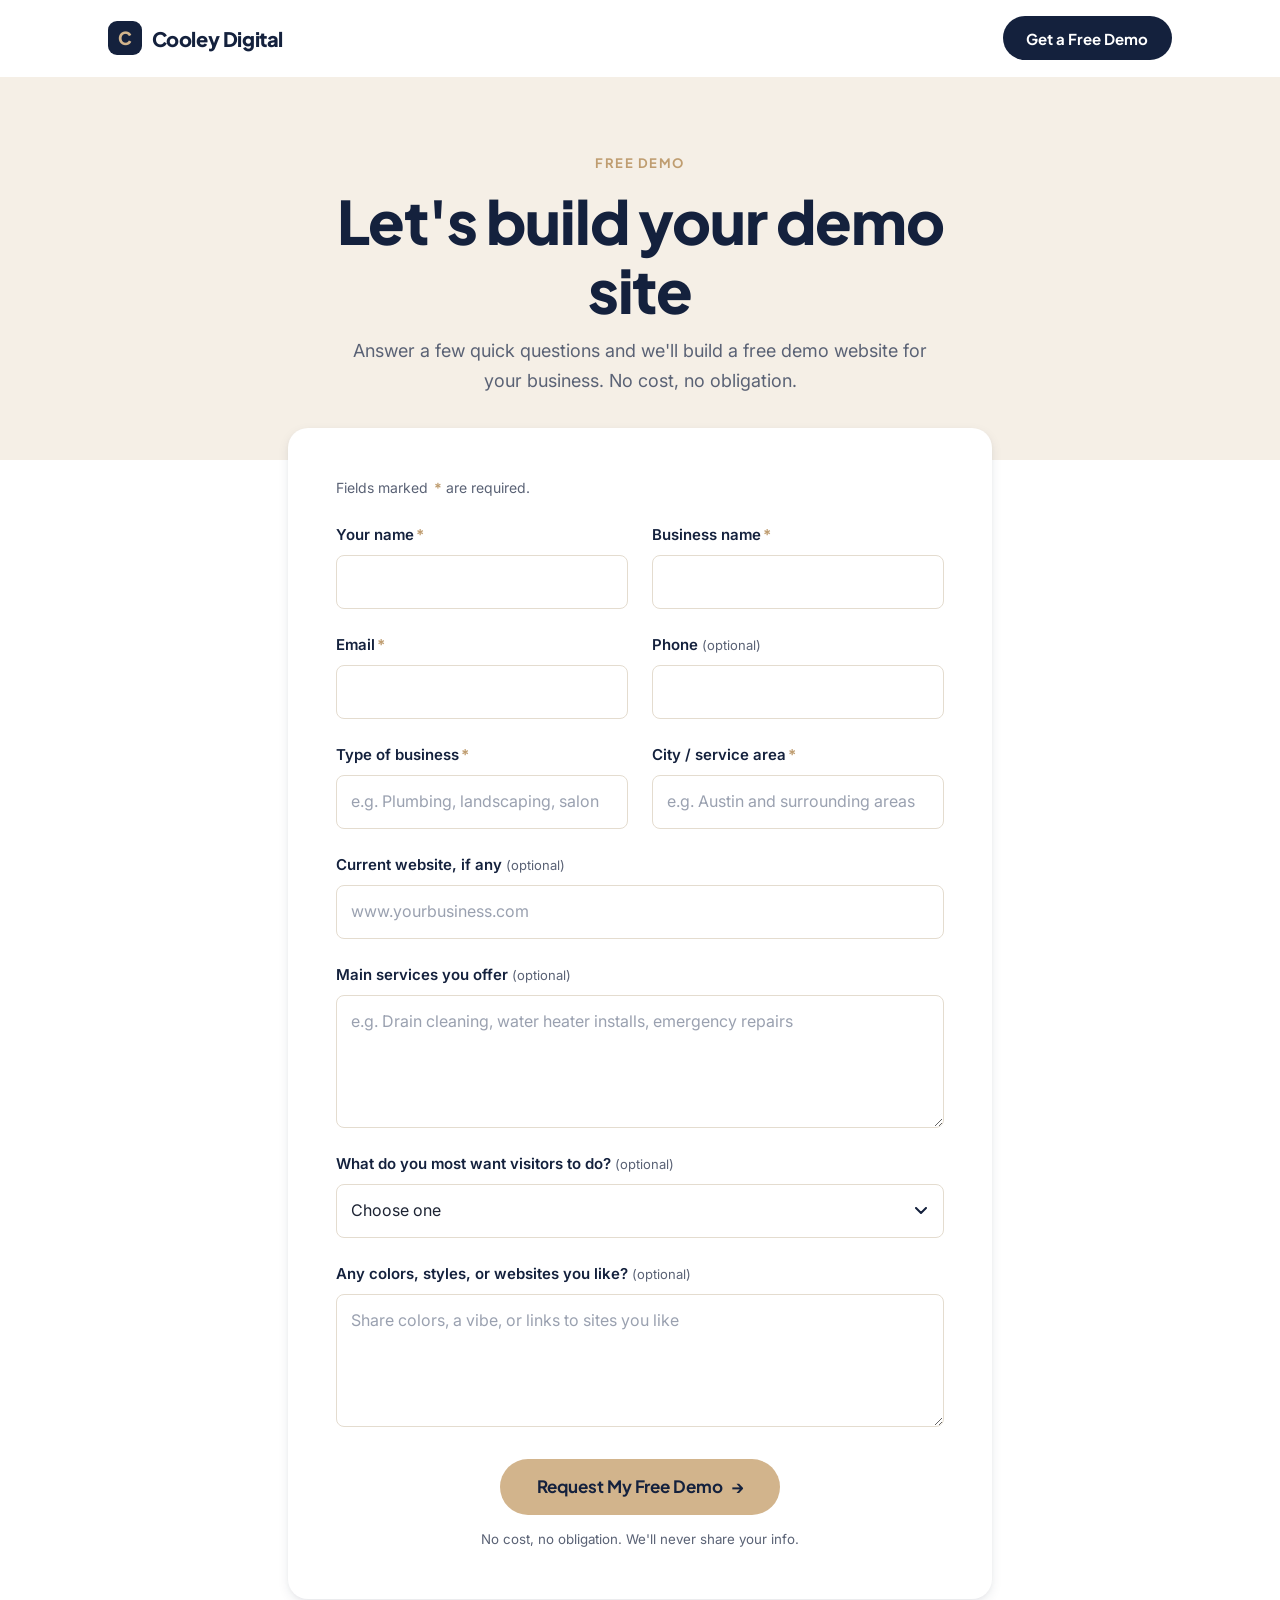
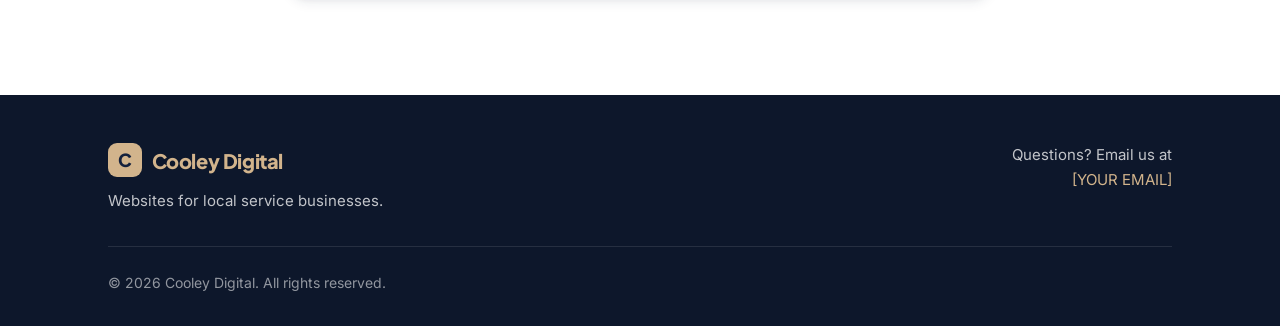
==== demo.html @ b6803894 "Initial Cooley Digital site: home, demo request form, thank-you page Co-Authored-By: Claude Opus 5.5" ====
<!DOCTYPE html>
<html lang="en">
<head>
  <meta charset="UTF-8">
  <meta name="viewport" content="width=device-width, initial-scale=1.0">
  <title>Get a Free Demo Website | Cooley Digital</title>
  <meta name="description" content="Answer a few quick questions and Cooley Digital will build a free demo website for your local service business. No cost, no obligation.">
  <meta name="theme-color" content="#14213D">

  <meta property="og:type" content="website">
  <meta property="og:title" content="Get a Free Demo Website | Cooley Digital">
  <meta property="og:description" content="Answer a few quick questions and we'll build a free demo website for your business.">

  <link rel="icon" href="favicon.svg" type="image/svg+xml">

  <link rel="preconnect" href="https://fonts.googleapis.com">
  <link rel="preconnect" href="https://fonts.gstatic.com" crossorigin>
  <link href="https://fonts.googleapis.com/css2?family=Inter:wght@400;500;600&family=Plus+Jakarta+Sans:wght@600;700;800&display=swap" rel="stylesheet">

  <link rel="stylesheet" href="styles.css">
</head>
<body>
  <a class="skip-link" href="#main">Skip to content</a>

  <header class="site-header">
    <div class="container site-header__inner">
      <a href="index.html" class="wordmark" aria-label="Cooley Digital home">
        <span class="wordmark__mark" aria-hidden="true">C</span>
        Cooley Digital
      </a>
      <a href="demo.html" class="btn btn--primary" aria-current="page">
        <span class="btn-label-full">Get a Free Demo</span>
        <span class="btn-label-short">Free Demo</span>
      </a>
    </div>
  </header>

  <main id="main">
    <section class="page-intro">
      <div class="container container--narrow">
        <span class="eyebrow">Free demo</span>
        <h1>Let's build your demo site</h1>
        <p>Answer a few quick questions and we'll build a free demo website for your business. No cost, no obligation.</p>
      </div>
    </section>

    <section class="section section--flush-top">
      <div class="container container--narrow">
        <div class="form-card">
          <p class="form-note">Fields marked <span class="req" aria-hidden="true">*</span> are required.</p>

          <form
            name="demo-request"
            method="POST"
            action="/thank-you.html"
            data-netlify="true"
            netlify-honeypot="bot-field"
            novalidate
            data-validate>
            <input type="hidden" name="form-name" value="demo-request">

            <!-- Honeypot: hidden from people, bots fill it in -->
            <p class="visually-hidden" aria-hidden="true">
              <label>Leave this field empty: <input name="bot-field" tabindex="-1" autocomplete="off"></label>
            </p>

            <div class="form-grid">
              <div class="field">
                <label for="name">Your name<span class="req" aria-hidden="true">*</span></label>
                <input type="text" id="name" name="name" autocomplete="name" required aria-describedby="name-error">
                <span class="field__error" id="name-error">Please enter your name.</span>
              </div>

              <div class="field">
                <label for="business">Business name<span class="req" aria-hidden="true">*</span></label>
                <input type="text" id="business" name="business-name" autocomplete="organization" required aria-describedby="business-error">
                <span class="field__error" id="business-error">Please enter your business name.</span>
              </div>

              <div class="field">
                <label for="email">Email<span class="req" aria-hidden="true">*</span></label>
                <input type="email" id="email" name="email" autocomplete="email" inputmode="email" required aria-describedby="email-error">
                <span class="field__error" id="email-error">Please enter a valid email address.</span>
              </div>

              <div class="field">
                <label for="phone">Phone<span class="optional">(optional)</span></label>
                <input type="tel" id="phone" name="phone" autocomplete="tel" inputmode="tel">
              </div>

              <div class="field">
                <label for="business-type">Type of business<span class="req" aria-hidden="true">*</span></label>
                <input type="text" id="business-type" name="business-type" placeholder="e.g. Plumbing, landscaping, salon" required aria-describedby="business-type-error">
                <span class="field__error" id="business-type-error">Please tell us what kind of business you run.</span>
              </div>

              <div class="field">
                <label for="area">City / service area<span class="req" aria-hidden="true">*</span></label>
                <input type="text" id="area" name="service-area" autocomplete="address-level2" placeholder="e.g. Austin and surrounding areas" required aria-describedby="area-error">
                <span class="field__error" id="area-error">Please enter your city or service area.</span>
              </div>

              <div class="field field--full">
                <label for="website">Current website, if any<span class="optional">(optional)</span></label>
                <input type="text" id="website" name="current-website" autocomplete="url" inputmode="url" placeholder="www.yourbusiness.com">
              </div>

              <div class="field field--full">
                <label for="services">Main services you offer<span class="optional">(optional)</span></label>
                <textarea id="services" name="services" rows="4" placeholder="e.g. Drain cleaning, water heater installs, emergency repairs"></textarea>
              </div>

              <div class="field field--full">
                <label for="goal">What do you most want visitors to do?<span class="optional">(optional)</span></label>
                <select id="goal" name="visitor-goal">
                  <option value="" selected>Choose one</option>
                  <option>Call us</option>
                  <option>Book online</option>
                  <option>Request a quote</option>
                  <option>Visit our location</option>
                  <option>Other</option>
                </select>
              </div>

              <div class="field field--full">
                <label for="style">Any colors, styles, or websites you like?<span class="optional">(optional)</span></label>
                <textarea id="style" name="style-preferences" rows="4" placeholder="Share colors, a vibe, or links to sites you like"></textarea>
              </div>
            </div>

            <div class="form-actions">
              <button type="submit" class="btn btn--tan btn--lg btn--block">
                Request My Free Demo <span class="btn__arrow" aria-hidden="true">&rarr;</span>
              </button>
              <small>No cost, no obligation. We'll never share your info.</small>
            </div>
          </form>
        </div>
      </div>
    </section>
  </main>

  <footer class="site-footer">
    <div class="container">
      <div class="site-footer__inner">
        <div>
          <a href="index.html" class="wordmark wordmark--light">
            <span class="wordmark__mark" aria-hidden="true">C</span>
            Cooley Digital
          </a>
          <p class="site-footer__tagline">Websites for local service businesses.</p>
        </div>
        <div class="site-footer__contact">
          <p>Questions? Email us at<br><a href="mailto:[YOUR EMAIL]">[YOUR EMAIL]</a></p>
        </div>
      </div>
      <div class="site-footer__bottom">
        <p>&copy; <span data-year>2026</span> Cooley Digital. All rights reserved.</p>
      </div>
    </div>
  </footer>

  <script src="script.js" defer></script>
</body>
</html>
---- styles.css ----
/* ==========================================================================
   Cooley Digital — shared styles
   Sections: 1. Tokens  2. Base  3. Layout  4. Components  5. Page sections
             6. Forms  7. Utilities  8. Responsive
   ========================================================================== */

/* 1. Tokens
   -------------------------------------------------------------------------- */
:root {
  --navy: #14213d;
  --navy-deep: #0d172b;
  --navy-soft: #1f2f52;
  --tan: #d2b48c;
  --tan-dark: #bf9d70;
  --tan-light: #e8d8c0;
  --cream: #f5efe6;
  --white: #ffffff;
  --text: #1c2333;
  --text-muted: #5a6275;
  --border: #e4dccf;
  --error: #b3261e;

  --font-heading: "Plus Jakarta Sans", system-ui, -apple-system, "Segoe UI", sans-serif;
  --font-body: "Inter", system-ui, -apple-system, "Segoe UI", sans-serif;

  --radius-sm: 8px;
  --radius: 14px;
  --radius-lg: 20px;

  --shadow-sm: 0 1px 2px rgba(20, 33, 61, 0.06), 0 1px 3px rgba(20, 33, 61, 0.08);
  --shadow: 0 4px 12px rgba(20, 33, 61, 0.08), 0 2px 4px rgba(20, 33, 61, 0.04);
  --shadow-lg: 0 16px 40px rgba(20, 33, 61, 0.14), 0 4px 10px rgba(20, 33, 61, 0.06);

  --container: 1120px;
  --gutter: 1.25rem;
  --section-y: 4.5rem;
  --header-h: 68px;

  --ease: cubic-bezier(0.2, 0.7, 0.2, 1);
}

/* 2. Base
   -------------------------------------------------------------------------- */
*,
*::before,
*::after {
  box-sizing: border-box;
}

html {
  -webkit-text-size-adjust: 100%;
  scroll-behavior: smooth;
  scroll-padding-top: var(--header-h);
}

body {
  margin: 0;
  font-family: var(--font-body);
  font-size: 1rem;
  line-height: 1.65;
  color: var(--text);
  background: var(--white);
  -webkit-font-smoothing: antialiased;
  display: flex;
  flex-direction: column;
  min-height: 100vh;
}

main {
  flex: 1;
}

h1,
h2,
h3 {
  font-family: var(--font-heading);
  line-height: 1.15;
  letter-spacing: -0.02em;
  margin: 0 0 0.75rem;
  color: var(--navy);
}

h1 { font-size: clamp(2.25rem, 7vw, 3.75rem); font-weight: 800; }
h2 { font-size: clamp(1.75rem, 4.5vw, 2.5rem); font-weight: 800; }
h3 { font-size: 1.25rem; font-weight: 700; }

p {
  margin: 0 0 1rem;
}

a {
  color: var(--navy);
}

img {
  max-width: 100%;
  display: block;
}

:focus-visible {
  outline: 3px solid var(--tan);
  outline-offset: 3px;
  border-radius: 4px;
}

@media (prefers-reduced-motion: reduce) {
  html { scroll-behavior: auto; }
  *, *::before, *::after {
    transition-duration: 0.01ms !important;
    animation-duration: 0.01ms !important;
  }
}

/* 3. Layout
   -------------------------------------------------------------------------- */
.container {
  width: 100%;
  max-width: var(--container);
  margin: 0 auto;
  padding: 0 var(--gutter);
}

.container--narrow {
  max-width: 760px;
}

.section {
  padding: var(--section-y) 0;
}

.section--cream { background: var(--cream); }
.section--navy  { background: var(--navy); color: var(--white); }
.section--flush-top { padding-top: 0; }

.section-header {
  text-align: center;
  max-width: 640px;
  margin: 0 auto 2.75rem;
}

.section-header p {
  color: var(--text-muted);
  font-size: 1.0625rem;
  margin: 0;
}

.eyebrow {
  display: inline-block;
  font-family: var(--font-heading);
  font-size: 0.8125rem;
  font-weight: 700;
  letter-spacing: 0.12em;
  text-transform: uppercase;
  color: var(--tan-dark);
  margin-bottom: 0.75rem;
}

/* 4. Components
   -------------------------------------------------------------------------- */

/* Skip link */
.skip-link {
  position: absolute;
  left: 1rem;
  top: -100px;
  z-index: 100;
  background: var(--navy);
  color: var(--white);
  padding: 0.75rem 1rem;
  border-radius: var(--radius-sm);
  text-decoration: none;
  font-weight: 600;
}

.skip-link:focus {
  top: 1rem;
}

/* Header */
.site-header {
  position: sticky;
  top: 0;
  z-index: 50;
  background: rgba(255, 255, 255, 0.92);
  backdrop-filter: saturate(180%) blur(10px);
  -webkit-backdrop-filter: saturate(180%) blur(10px);
  border-bottom: 1px solid transparent;
  transition: border-color 0.25s var(--ease), box-shadow 0.25s var(--ease);
}

.site-header.is-scrolled {
  border-bottom-color: var(--border);
  box-shadow: var(--shadow-sm);
}

.site-header__inner {
  display: flex;
  align-items: center;
  justify-content: space-between;
  gap: 1rem;
  height: var(--header-h);
}

.wordmark {
  display: inline-flex;
  align-items: center;
  gap: 0.6rem;
  font-family: var(--font-heading);
  font-weight: 800;
  font-size: 1.125rem;
  letter-spacing: -0.02em;
  color: var(--navy);
  text-decoration: none;
  white-space: nowrap;
}

.wordmark__mark {
  display: grid;
  place-items: center;
  width: 34px;
  height: 34px;
  border-radius: 9px;
  background: var(--navy);
  color: var(--tan);
  font-size: 1.125rem;
  font-weight: 800;
  flex-shrink: 0;
}

.wordmark--light { color: var(--white); }
.wordmark--light .wordmark__mark { background: var(--tan); color: var(--navy); }

/* Buttons */
.btn {
  display: inline-flex;
  align-items: center;
  justify-content: center;
  gap: 0.5rem;
  font-family: var(--font-heading);
  font-weight: 700;
  font-size: 0.9375rem;
  line-height: 1;
  text-decoration: none;
  white-space: nowrap;
  border: 2px solid transparent;
  border-radius: 999px;
  padding: 0.8rem 1.35rem;
  cursor: pointer;
  transition: transform 0.2s var(--ease), box-shadow 0.2s var(--ease),
    background-color 0.2s var(--ease), color 0.2s var(--ease), border-color 0.2s var(--ease);
}

.btn:hover {
  transform: translateY(-2px);
}

.btn:active {
  transform: translateY(0);
}

.btn__arrow {
  transition: transform 0.2s var(--ease);
}

.btn:hover .btn__arrow {
  transform: translateX(3px);
}

.btn--primary {
  background: var(--navy);
  color: var(--white);
}

.btn--primary:hover {
  background: var(--navy-soft);
  box-shadow: var(--shadow);
}

.btn--tan {
  background: var(--tan);
  color: var(--navy);
}

.btn--tan:hover {
  background: var(--tan-light);
  box-shadow: 0 10px 24px rgba(210, 180, 140, 0.35);
}

.btn--lg {
  font-size: 1.0625rem;
  padding: 1.1rem 2rem;
}

.btn--block {
  width: 100%;
}

/* Header button: compact on small phones */
.site-header .btn {
  padding: 0.7rem 1.1rem;
  font-size: 0.875rem;
}

.btn-label-short { display: none; }

/* Cards */
.card {
  background: var(--white);
  border-radius: var(--radius-lg);
  box-shadow: var(--shadow);
  overflow: hidden;
  transition: transform 0.3s var(--ease), box-shadow 0.3s var(--ease);
}

.card:hover {
  transform: translateY(-6px);
  box-shadow: var(--shadow-lg);
}

/* Footer */
.site-footer {
  background: var(--navy-deep);
  color: rgba(255, 255, 255, 0.75);
  padding: 3rem 0 2rem;
  font-size: 0.9375rem;
}

.site-footer__inner {
  display: flex;
  flex-direction: column;
  gap: 1.25rem;
}

.site-footer__tagline {
  margin: 0.75rem 0 0;
  max-width: 320px;
}

.site-footer a {
  color: var(--tan);
  text-decoration: none;
}

.site-footer a:hover {
  text-decoration: underline;
}

.site-footer__bottom {
  border-top: 1px solid rgba(255, 255, 255, 0.1);
  margin-top: 2rem;
  padding-top: 1.5rem;
  font-size: 0.875rem;
  color: rgba(255, 255, 255, 0.55);
}

.site-footer__bottom p {
  margin: 0;
}

/* 5. Page sections
   -------------------------------------------------------------------------- */

/* Hero */
.hero {
  position: relative;
  background: var(--navy);
  color: var(--white);
  padding: 4.5rem 0 5rem;
  overflow: hidden;
  isolation: isolate;
}

.hero::before {
  content: "";
  position: absolute;
  inset: 0;
  z-index: -1;
  background:
    radial-gradient(600px 400px at 85% 10%, rgba(210, 180, 140, 0.18), transparent 70%),
    radial-gradient(500px 360px at 0% 100%, rgba(31, 47, 82, 0.9), transparent 70%);
}

.hero h1 {
  color: var(--white);
  max-width: 15ch;
}

.hero h1 .accent {
  color: var(--tan);
}

.hero__sub {
  font-size: clamp(1.0625rem, 2.5vw, 1.25rem);
  color: rgba(255, 255, 255, 0.78);
  max-width: 38rem;
  margin-bottom: 2.25rem;
}

.hero__trust {
  display: flex;
  flex-wrap: wrap;
  gap: 0.5rem 1.5rem;
  list-style: none;
  padding: 0;
  margin: 2rem 0 0;
  font-size: 0.9375rem;
  color: rgba(255, 255, 255, 0.7);
}

.hero__trust li {
  display: flex;
  align-items: center;
  gap: 0.5rem;
}

.hero__trust svg {
  color: var(--tan);
  flex-shrink: 0;
}

/* Work */
.work-grid {
  display: grid;
  grid-template-columns: 1fr;
  gap: 1.75rem;
}

.work-card__media {
  position: relative;
  aspect-ratio: 16 / 10;
  background: linear-gradient(135deg, var(--cream), var(--tan-light));
  overflow: hidden;
  border-bottom: 1px solid var(--border);
}

.work-card__media img {
  width: 100%;
  height: 100%;
  object-fit: cover;
  object-position: top center;
  transition: transform 0.5s var(--ease);
}

.work-card:hover .work-card__media img {
  transform: scale(1.03);
}

/* Shown if the screenshot file is missing */
.work-card__media.is-missing img { display: none; }
.work-card__media.is-missing::after {
  content: "Screenshot coming soon";
  position: absolute;
  inset: 0;
  display: grid;
  place-items: center;
  font-family: var(--font-heading);
  font-weight: 600;
  color: var(--navy);
  opacity: 0.55;
}

.work-card__body {
  padding: 1.5rem 1.5rem 1.75rem;
}

.work-card__body p {
  color: var(--text-muted);
}

.text-link {
  display: inline-flex;
  align-items: center;
  gap: 0.4rem;
  font-family: var(--font-heading);
  font-weight: 700;
  color: var(--navy);
  text-decoration: none;
  border-bottom: 2px solid var(--tan);
  padding-bottom: 2px;
  transition: gap 0.2s var(--ease), border-color 0.2s var(--ease);
}

.text-link:hover {
  gap: 0.65rem;
  border-color: var(--navy);
}

/* Steps */
.steps {
  display: grid;
  grid-template-columns: 1fr;
  gap: 1.25rem;
  list-style: none;
  padding: 0;
  margin: 0;
  counter-reset: step;
}

.step {
  background: var(--cream);
  border-radius: var(--radius-lg);
  padding: 2rem 1.75rem;
  border: 1px solid var(--border);
  transition: transform 0.3s var(--ease), box-shadow 0.3s var(--ease);
}

.step:hover {
  transform: translateY(-4px);
  box-shadow: var(--shadow);
}

.step__num {
  display: grid;
  place-items: center;
  width: 48px;
  height: 48px;
  border-radius: 50%;
  background: var(--navy);
  color: var(--tan);
  font-family: var(--font-heading);
  font-weight: 800;
  font-size: 1.25rem;
  margin-bottom: 1.25rem;
}

.step p {
  color: var(--text-muted);
  margin: 0;
}

/* CTA band */
.cta-band {
  text-align: center;
}

.cta-band h2 {
  color: var(--white);
}

.cta-band p {
  color: rgba(255, 255, 255, 0.75);
  font-size: 1.125rem;
  max-width: 34rem;
  margin: 0 auto 2rem;
}

/* Page intro (inner pages) */
.page-intro {
  background: var(--cream);
  padding: 3.5rem 0 3rem;
  text-align: center;
}

.page-intro p {
  font-size: 1.125rem;
  color: var(--text-muted);
  max-width: 36rem;
  margin: 0 auto;
}

/* Confirmation (thank-you) */
.confirm {
  text-align: center;
  padding: 5rem 0 6rem;
}

.confirm__icon {
  display: grid;
  place-items: center;
  width: 80px;
  height: 80px;
  margin: 0 auto 1.75rem;
  border-radius: 50%;
  background: var(--cream);
  color: var(--navy);
  box-shadow: 0 0 0 10px rgba(210, 180, 140, 0.2);
}

.confirm p {
  font-size: 1.125rem;
  color: var(--text-muted);
  max-width: 32rem;
  margin: 0 auto 2.25rem;
}

/* 6. Forms
   -------------------------------------------------------------------------- */
.form-card {
  background: var(--white);
  border-radius: var(--radius-lg);
  box-shadow: var(--shadow);
  padding: 1.75rem 1.25rem;
  margin-top: -1.5rem;
  position: relative;
}

.form-note {
  font-size: 0.875rem;
  color: var(--text-muted);
  margin-bottom: 1.5rem;
}

.form-grid {
  display: grid;
  grid-template-columns: 1fr;
  gap: 1.25rem;
}

.field {
  display: flex;
  flex-direction: column;
  gap: 0.45rem;
}

.field label {
  font-weight: 600;
  font-size: 0.9375rem;
  color: var(--navy);
}

.req {
  color: var(--tan-dark);
  font-weight: 700;
  margin-left: 0.15rem;
}

.optional {
  font-weight: 400;
  color: var(--text-muted);
  font-size: 0.8125rem;
  margin-left: 0.25rem;
}

.field input,
.field select,
.field textarea {
  width: 100%;
  font: inherit;
  font-size: 1rem; /* prevents iOS zoom on focus */
  color: var(--text);
  background: var(--white);
  border: 1.5px solid var(--border);
  border-radius: var(--radius-sm);
  padding: 0.8rem 0.9rem;
  transition: border-color 0.2s var(--ease), box-shadow 0.2s var(--ease);
  appearance: none;
  -webkit-appearance: none;
}

.field textarea {
  min-height: 120px;
  resize: vertical;
}

.field select {
  background-image: url("data:image/svg+xml,%3Csvg xmlns='http://www.w3.org/2000/svg' width='12' height='8' viewBox='0 0 12 8'%3E%3Cpath d='M1 1l5 5 5-5' fill='none' stroke='%2314213D' stroke-width='2' stroke-linecap='round' stroke-linejoin='round'/%3E%3C/svg%3E");
  background-repeat: no-repeat;
  background-position: right 1rem center;
  padding-right: 2.5rem;
  cursor: pointer;
}

.field input::placeholder,
.field textarea::placeholder {
  color: #9aa1b0;
}

.field input:hover,
.field select:hover,
.field textarea:hover {
  border-color: var(--tan);
}

.field input:focus,
.field select:focus,
.field textarea:focus {
  outline: none;
  border-color: var(--navy);
  box-shadow: 0 0 0 4px rgba(210, 180, 140, 0.35);
}

.field.has-error input,
.field.has-error select,
.field.has-error textarea {
  border-color: var(--error);
}

.field__error {
  font-size: 0.8125rem;
  color: var(--error);
  display: none;
}

.field.has-error .field__error {
  display: block;
}

.form-actions {
  margin-top: 2rem;
}

.form-actions small {
  display: block;
  text-align: center;
  color: var(--text-muted);
  margin-top: 0.9rem;
}

/* 7. Utilities
   -------------------------------------------------------------------------- */
.visually-hidden {
  position: absolute !important;
  width: 1px;
  height: 1px;
  padding: 0;
  margin: -1px;
  overflow: hidden;
  clip: rect(0, 0, 0, 0);
  white-space: nowrap;
  border: 0;
}

/* 8. Responsive (mobile first)
   -------------------------------------------------------------------------- */
@media (max-width: 379px) {
  .btn-label-full  { display: none; }
  .btn-label-short { display: inline; }
  .wordmark { font-size: 1rem; }
}

@media (min-width: 640px) {
  :root {
    --gutter: 1.75rem;
  }

  .form-card {
    padding: 2.5rem;
  }

  .form-grid {
    grid-template-columns: 1fr 1fr;
    gap: 1.5rem;
  }

  .field--full {
    grid-column: 1 / -1;
  }

  .btn--block {
    width: auto;
    min-width: 280px;
  }

  .form-actions {
    text-align: center;
  }
}

@media (min-width: 768px) {
  :root {
    --section-y: 6rem;
    --header-h: 76px;
  }

  .site-header .btn {
    padding: 0.8rem 1.35rem;
    font-size: 0.9375rem;
  }

  .wordmark { font-size: 1.25rem; }

  .hero {
    padding: 6.5rem 0 7rem;
  }

  .work-grid {
    grid-template-columns: 1fr 1fr;
    gap: 2rem;
  }

  .steps {
    grid-template-columns: repeat(3, 1fr);
    gap: 1.5rem;
  }

  .site-footer__inner {
    flex-direction: row;
    justify-content: space-between;
    align-items: flex-start;
  }

  .site-footer__contact {
    text-align: right;
  }

  .page-intro {
    padding: 4.5rem 0 4rem;
  }

  .form-card {
    margin-top: -2rem;
    padding: 3rem;
  }
}

@media (min-width: 1024px) {
  .hero {
    padding: 8rem 0 8.5rem;
  }

  .work-card__body {
    padding: 1.75rem 2rem 2rem;
  }
}
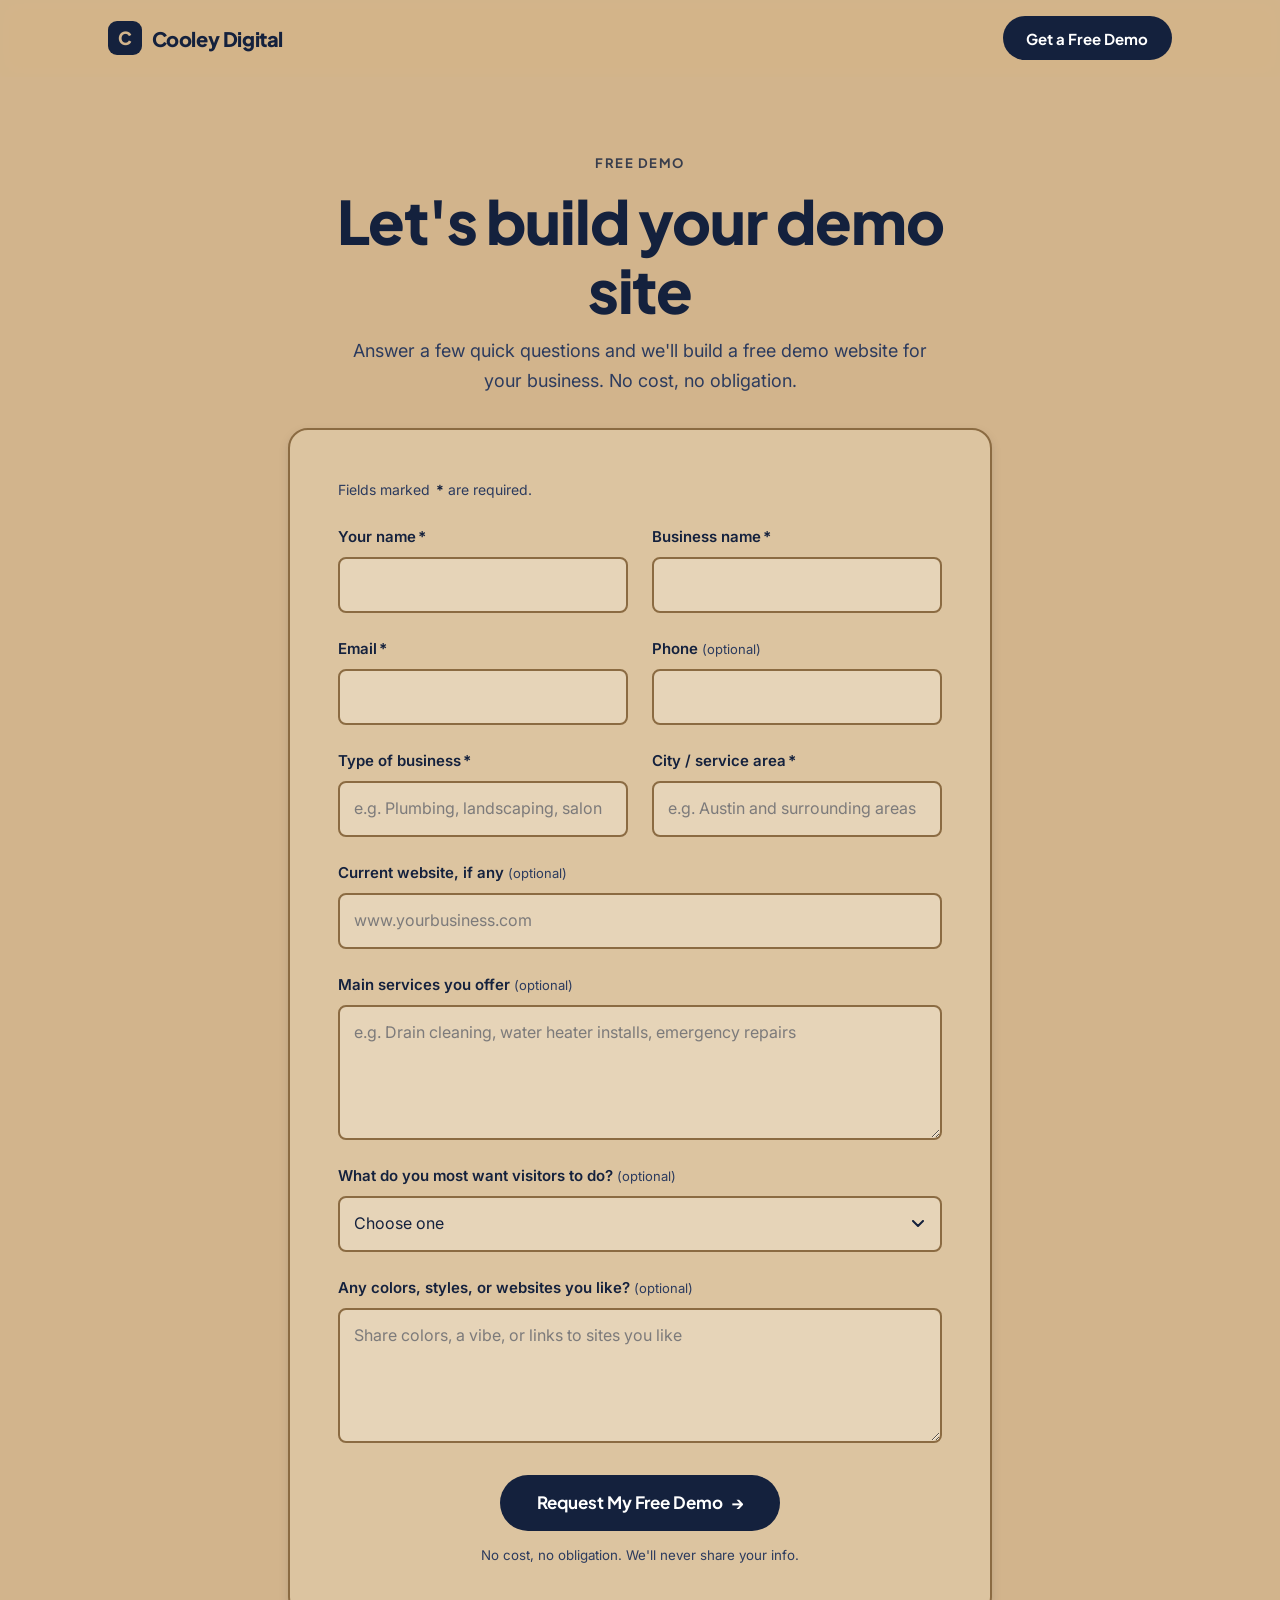
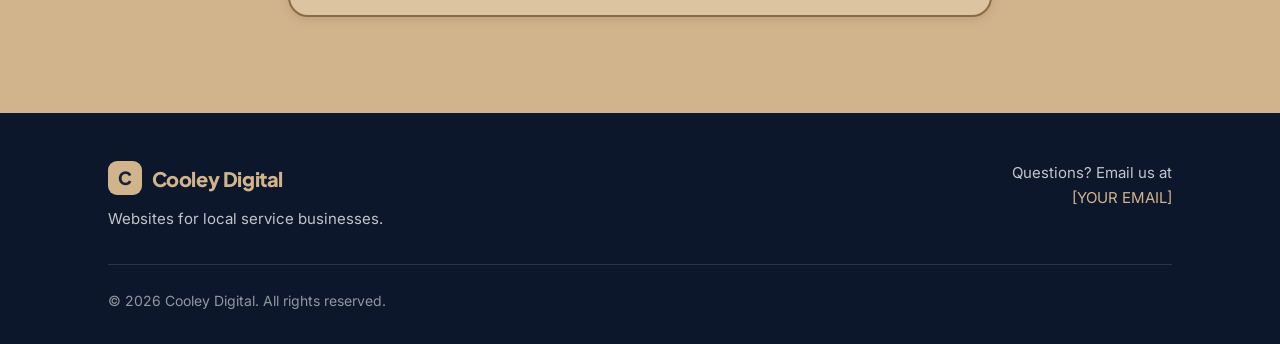
==== commit 95363581: "Add demo screenshots and switch to all-tan theme - Ridgeline Roofing and Oak & Stone Lawn Care cards" ====
--- a/demo.html
+++ b/demo.html
@@ -129,7 +129,7 @@
             </div>
 
             <div class="form-actions">
-              <button type="submit" class="btn btn--tan btn--lg btn--block">
+              <button type="submit" class="btn btn--primary btn--lg btn--block">
                 Request My Free Demo <span class="btn__arrow" aria-hidden="true">&rarr;</span>
               </button>
               <small>No cost, no obligation. We'll never share your info.</small>
--- a/styles.css
+++ b/styles.css
@@ -13,11 +13,14 @@
   --tan: #d2b48c;
   --tan-dark: #bf9d70;
   --tan-light: #e8d8c0;
+  --tan-card: #dcc4a0;   /* cards, steps, form panel */
+  --tan-field: #e6d4b8;  /* form inputs */
+  --tan-line: #8b6b42;   /* darker outline around boxes */
   --cream: #f5efe6;
   --white: #ffffff;
-  --text: #1c2333;
-  --text-muted: #5a6275;
-  --border: #e4dccf;
+  --text: #14213d;
+  --text-muted: #2c3b5e;
+  --border: #8b6b42;
   --error: #b3261e;
 
   --font-heading: "Plus Jakarta Sans", system-ui, -apple-system, "Segoe UI", sans-serif;
@@ -59,7 +62,7 @@
   font-size: 1rem;
   line-height: 1.65;
   color: var(--text);
-  background: var(--white);
+  background: var(--tan);
   -webkit-font-smoothing: antialiased;
   display: flex;
   flex-direction: column;
@@ -98,7 +101,7 @@
 }
 
 :focus-visible {
-  outline: 3px solid var(--tan);
+  outline: 3px solid var(--navy);
   outline-offset: 3px;
   border-radius: 4px;
 }
@@ -128,7 +131,10 @@
   padding: var(--section-y) 0;
 }
 
-.section--cream { background: var(--cream); }
+.section--cream,
+.section--tan { background: var(--tan); }
+.section--tan + .section--tan,
+.section--cream + .section--tan { border-top: 1px solid rgba(139, 107, 66, 0.35); }
 .section--navy  { background: var(--navy); color: var(--white); }
 .section--flush-top { padding-top: 0; }
 
@@ -151,8 +157,14 @@
   font-weight: 700;
   letter-spacing: 0.12em;
   text-transform: uppercase;
-  color: var(--tan-dark);
+  color: var(--navy);
+  opacity: 0.8;
   margin-bottom: 0.75rem;
+}
+
+.hero .eyebrow {
+  color: var(--tan);
+  opacity: 1;
 }
 
 /* 4. Components
@@ -181,7 +193,7 @@
   position: sticky;
   top: 0;
   z-index: 50;
-  background: rgba(255, 255, 255, 0.92);
+  background: rgba(210, 180, 140, 0.94);
   backdrop-filter: saturate(180%) blur(10px);
   -webkit-backdrop-filter: saturate(180%) blur(10px);
   border-bottom: 1px solid transparent;
@@ -305,7 +317,8 @@
 
 /* Cards */
 .card {
-  background: var(--white);
+  background: var(--tan-card);
+  border: 2px solid var(--tan-line);
   border-radius: var(--radius-lg);
   box-shadow: var(--shadow);
   overflow: hidden;
@@ -346,7 +359,7 @@
 }
 
 .site-footer__bottom {
-  border-top: 1px solid rgba(255, 255, 255, 0.1);
+  border-top: 1px solid rgba(255, 255, 255, 0.12);
   margin-top: 2rem;
   padding-top: 1.5rem;
   font-size: 0.875rem;
@@ -430,7 +443,7 @@
   aspect-ratio: 16 / 10;
   background: linear-gradient(135deg, var(--cream), var(--tan-light));
   overflow: hidden;
-  border-bottom: 1px solid var(--border);
+  border-bottom: 2px solid var(--tan-line);
 }
 
 .work-card__media img {
@@ -475,7 +488,7 @@
   font-weight: 700;
   color: var(--navy);
   text-decoration: none;
-  border-bottom: 2px solid var(--tan);
+  border-bottom: 2px solid var(--tan-line);
   padding-bottom: 2px;
   transition: gap 0.2s var(--ease), border-color 0.2s var(--ease);
 }
@@ -497,10 +510,10 @@
 }
 
 .step {
-  background: var(--cream);
+  background: var(--tan-card);
   border-radius: var(--radius-lg);
   padding: 2rem 1.75rem;
-  border: 1px solid var(--border);
+  border: 2px solid var(--tan-line);
   transition: transform 0.3s var(--ease), box-shadow 0.3s var(--ease);
 }
 
@@ -546,7 +559,7 @@
 
 /* Page intro (inner pages) */
 .page-intro {
-  background: var(--cream);
+  background: var(--tan);
   padding: 3.5rem 0 3rem;
   text-align: center;
 }
@@ -571,9 +584,10 @@
   height: 80px;
   margin: 0 auto 1.75rem;
   border-radius: 50%;
-  background: var(--cream);
-  color: var(--navy);
-  box-shadow: 0 0 0 10px rgba(210, 180, 140, 0.2);
+  background: var(--tan-card);
+  border: 2px solid var(--tan-line);
+  color: var(--navy);
+  box-shadow: 0 0 0 10px rgba(139, 107, 66, 0.15);
 }
 
 .confirm p {
@@ -586,7 +600,8 @@
 /* 6. Forms
    -------------------------------------------------------------------------- */
 .form-card {
-  background: var(--white);
+  background: var(--tan-card);
+  border: 2px solid var(--tan-line);
   border-radius: var(--radius-lg);
   box-shadow: var(--shadow);
   padding: 1.75rem 1.25rem;
@@ -619,7 +634,7 @@
 }
 
 .req {
-  color: var(--tan-dark);
+  color: var(--navy);
   font-weight: 700;
   margin-left: 0.15rem;
 }
@@ -637,9 +652,9 @@
   width: 100%;
   font: inherit;
   font-size: 1rem; /* prevents iOS zoom on focus */
-  color: var(--text);
-  background: var(--white);
-  border: 1.5px solid var(--border);
+  color: var(--navy);
+  background: var(--tan-field);
+  border: 2px solid var(--tan-line);
   border-radius: var(--radius-sm);
   padding: 0.8rem 0.9rem;
   transition: border-color 0.2s var(--ease), box-shadow 0.2s var(--ease);
@@ -662,13 +677,13 @@
 
 .field input::placeholder,
 .field textarea::placeholder {
-  color: #9aa1b0;
+  color: rgba(20, 33, 61, 0.5);
 }
 
 .field input:hover,
 .field select:hover,
 .field textarea:hover {
-  border-color: var(--tan);
+  border-color: var(--navy);
 }
 
 .field input:focus,
@@ -676,7 +691,7 @@
 .field textarea:focus {
   outline: none;
   border-color: var(--navy);
-  box-shadow: 0 0 0 4px rgba(210, 180, 140, 0.35);
+  box-shadow: 0 0 0 4px rgba(20, 33, 61, 0.18);
 }
 
 .field.has-error input,
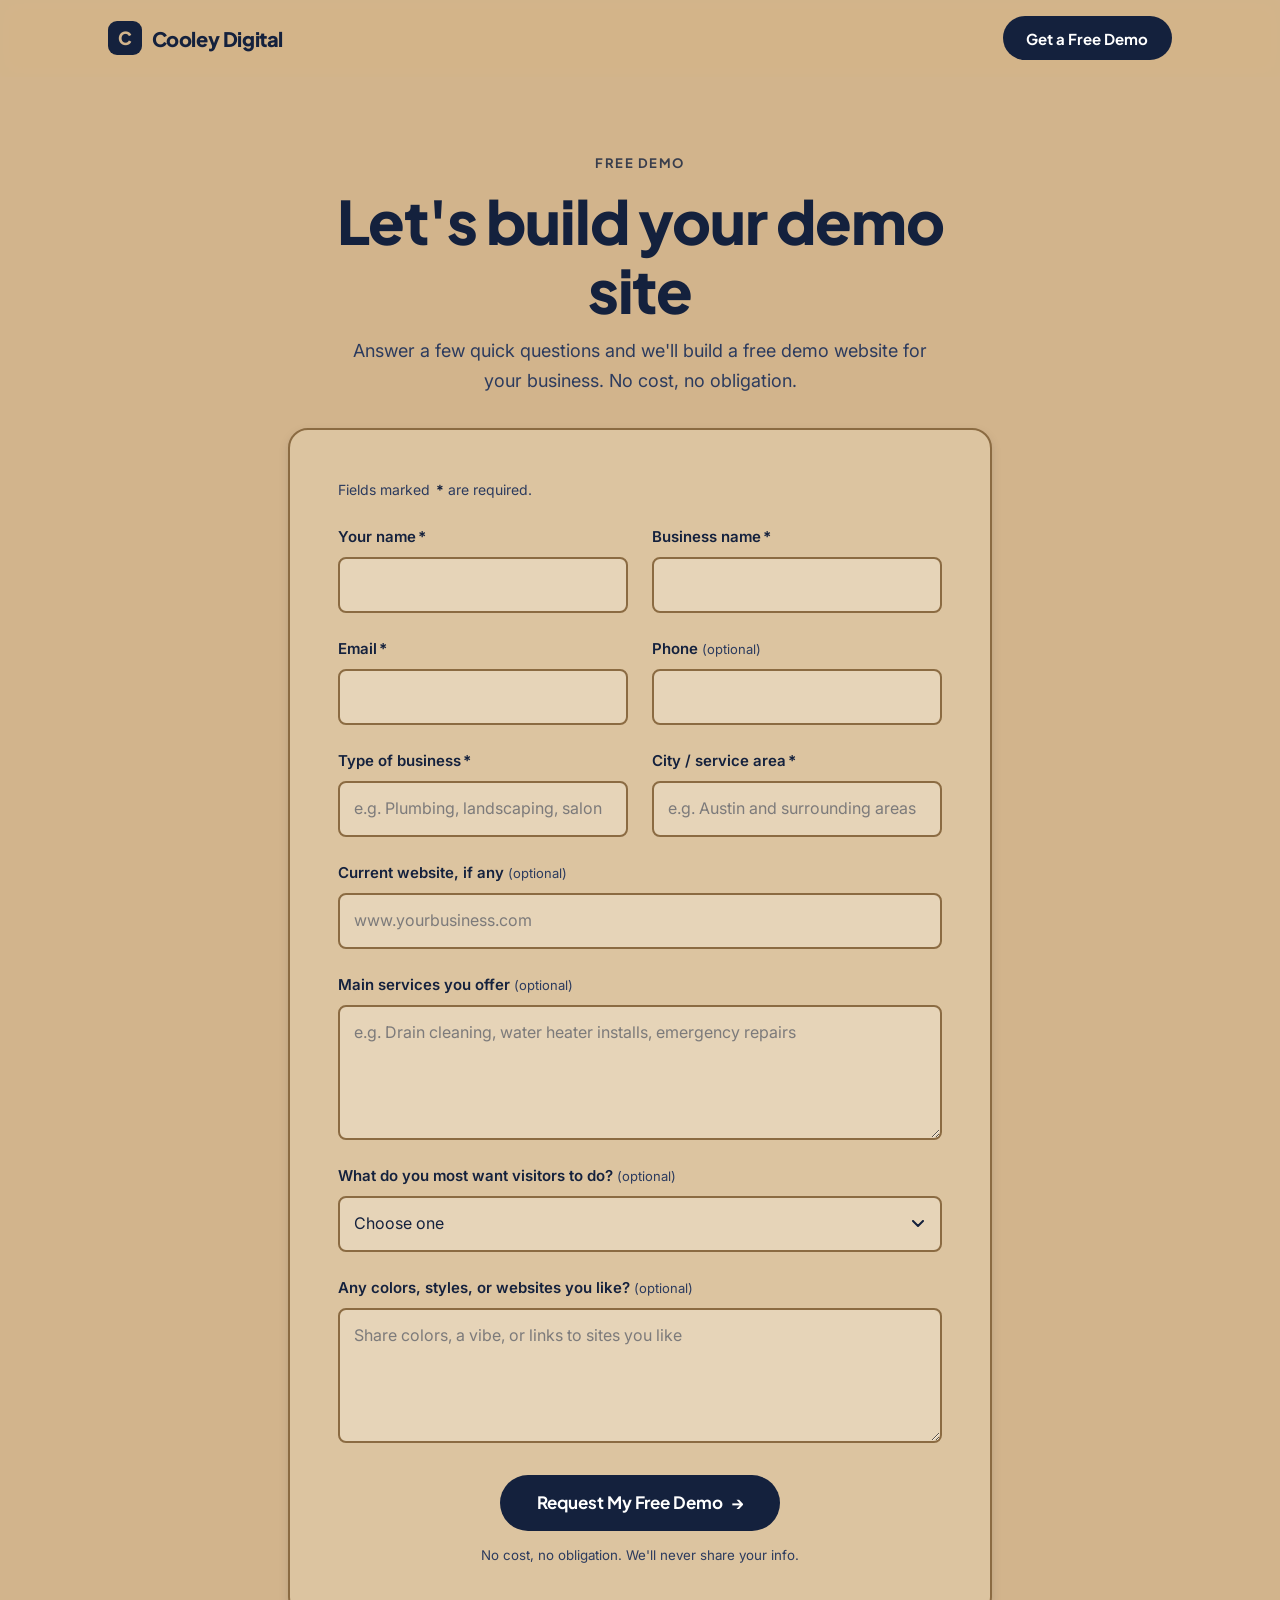
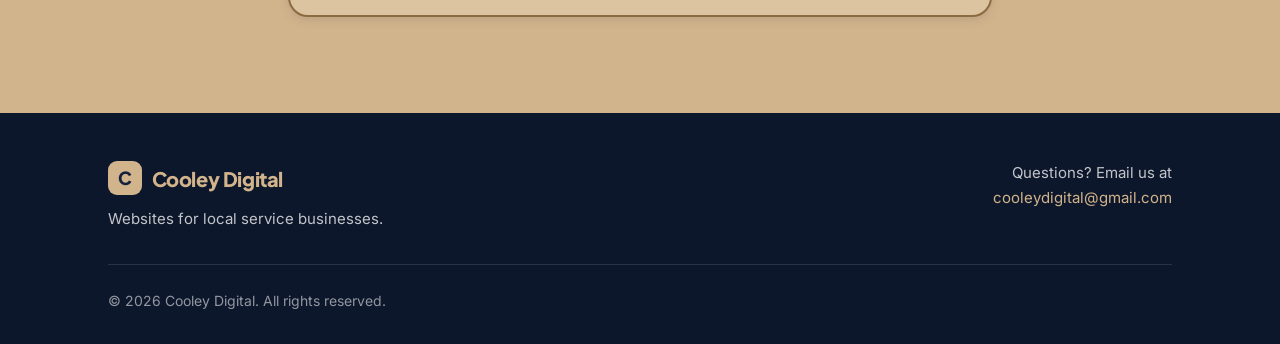
==== commit 88e6a9b2: "Add live demo links and contact email Co-Authored-By: Claude Opus 5.5 <noreply@anthropic.com>" ====
--- a/demo.html
+++ b/demo.html
@@ -151,7 +151,7 @@
           <p class="site-footer__tagline">Websites for local service businesses.</p>
         </div>
         <div class="site-footer__contact">
-          <p>Questions? Email us at<br><a href="mailto:[YOUR EMAIL]">[YOUR EMAIL]</a></p>
+          <p>Questions? Email us at<br><a href="mailto:cooleydigital@gmail.com">cooleydigital@gmail.com</a></p>
         </div>
       </div>
       <div class="site-footer__bottom">
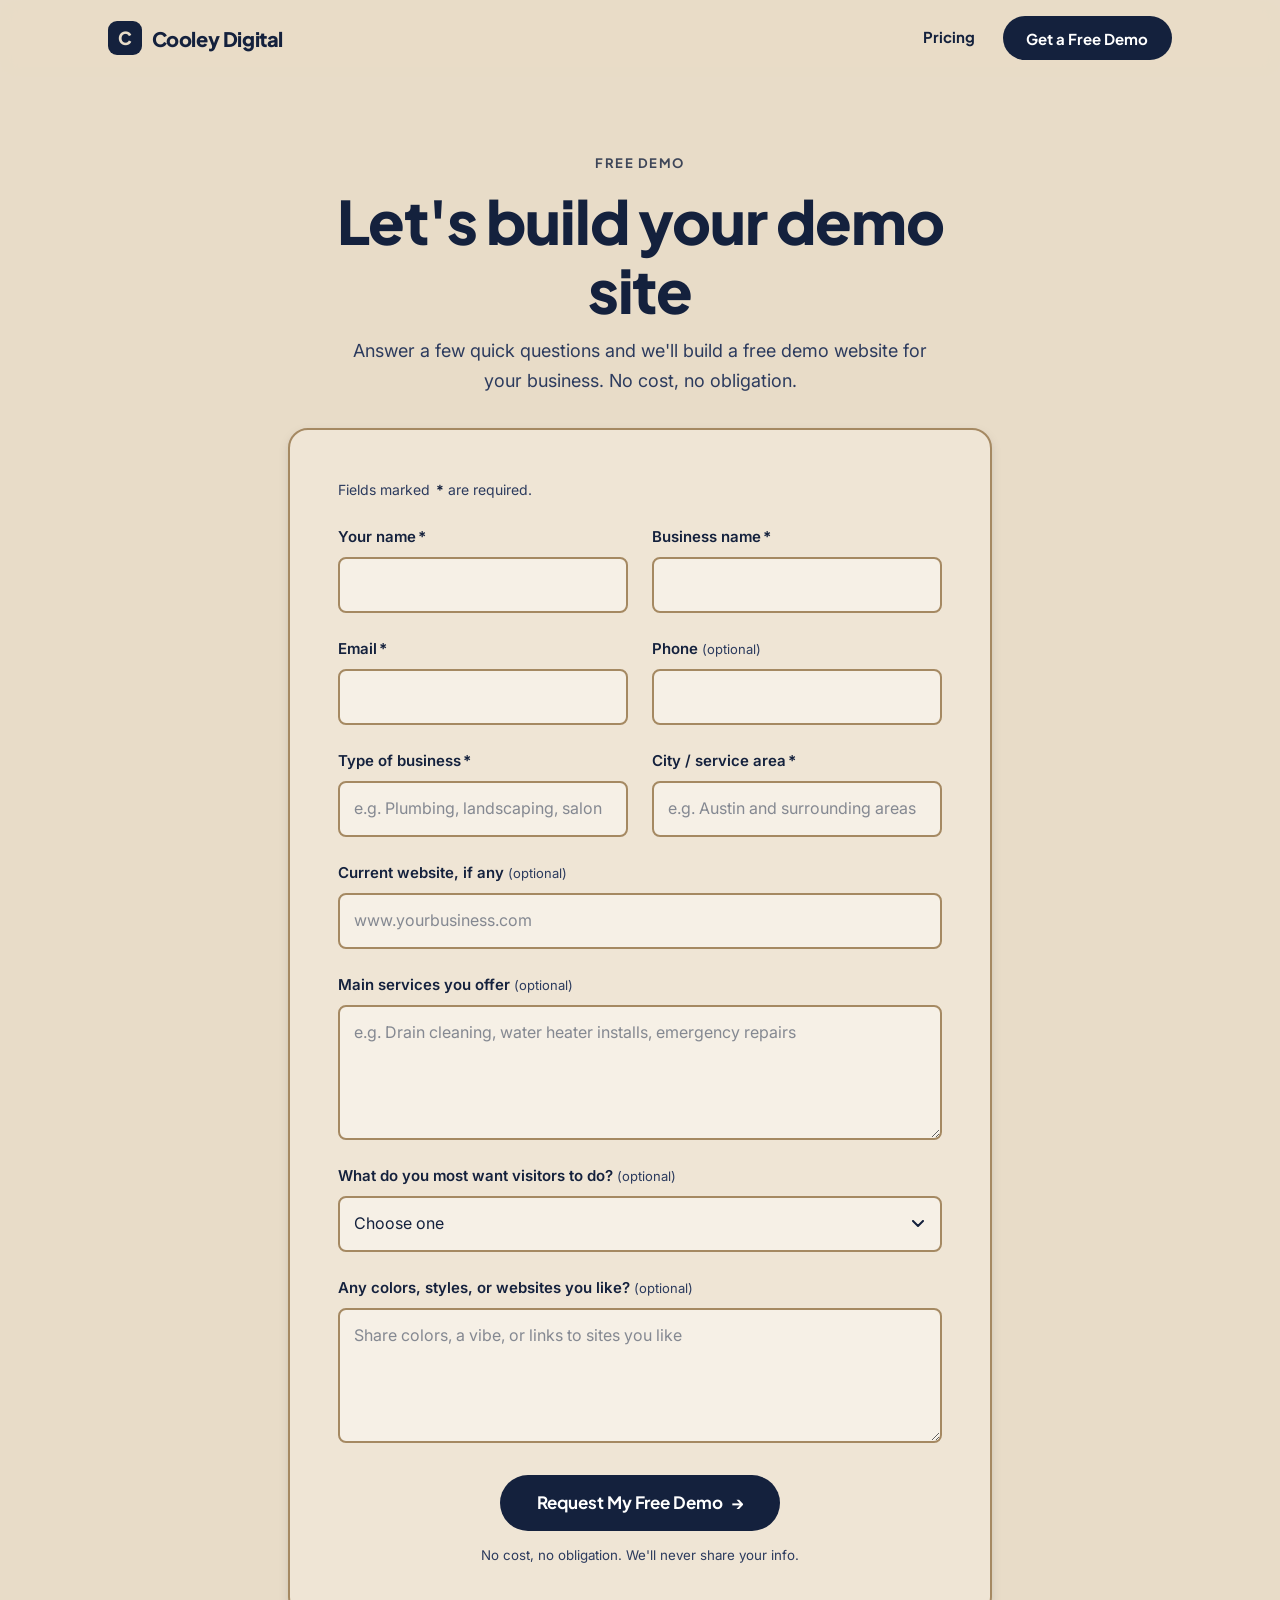
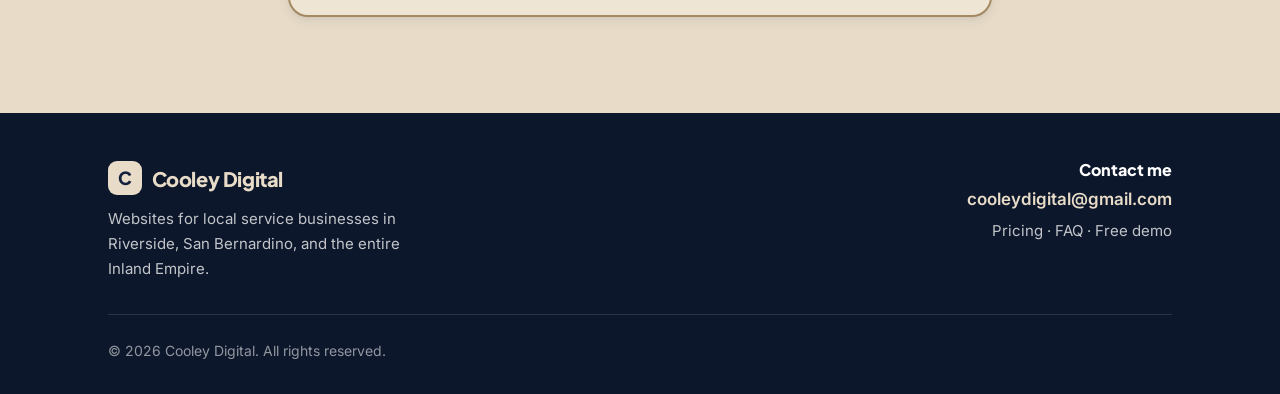
==== commit 8c2b9460: "Add pricing page, FAQ, service area, and lighter beige theme - New pricing.html: $500 build + $50/mo" ====
--- a/demo.html
+++ b/demo.html
@@ -4,7 +4,7 @@
   <meta charset="UTF-8">
   <meta name="viewport" content="width=device-width, initial-scale=1.0">
   <title>Get a Free Demo Website | Cooley Digital</title>
-  <meta name="description" content="Answer a few quick questions and Cooley Digital will build a free demo website for your local service business. No cost, no obligation.">
+  <meta name="description" content="Answer a few quick questions and Cooley Digital will build a free demo website for your Inland Empire service business. No cost, no obligation.">
   <meta name="theme-color" content="#14213D">
 
   <meta property="og:type" content="website">
@@ -28,10 +28,13 @@
         <span class="wordmark__mark" aria-hidden="true">C</span>
         Cooley Digital
       </a>
-      <a href="demo.html" class="btn btn--primary" aria-current="page">
-        <span class="btn-label-full">Get a Free Demo</span>
-        <span class="btn-label-short">Free Demo</span>
-      </a>
+      <nav class="site-nav" aria-label="Main">
+        <a href="pricing.html" class="site-nav__link">Pricing</a>
+        <a href="demo.html" class="btn btn--primary" aria-current="page">
+          <span class="btn-label-full">Get a Free Demo</span>
+          <span class="btn-label-short">Free Demo</span>
+        </a>
+      </nav>
     </div>
   </header>
 
@@ -148,10 +151,12 @@
             <span class="wordmark__mark" aria-hidden="true">C</span>
             Cooley Digital
           </a>
-          <p class="site-footer__tagline">Websites for local service businesses.</p>
+          <p class="site-footer__tagline">Websites for local service businesses in Riverside, San Bernardino, and the entire Inland Empire.</p>
         </div>
-        <div class="site-footer__contact">
-          <p>Questions? Email us at<br><a href="mailto:cooleydigital@gmail.com">cooleydigital@gmail.com</a></p>
+        <div class="site-footer__contact" id="contact">
+          <h2 class="site-footer__heading">Contact me</h2>
+          <p><a class="site-footer__email" href="mailto:cooleydigital@gmail.com">cooleydigital@gmail.com</a></p>
+          <p class="site-footer__links"><a href="pricing.html">Pricing</a> &middot; <a href="index.html#faq">FAQ</a> &middot; <a href="demo.html">Free demo</a></p>
         </div>
       </div>
       <div class="site-footer__bottom">
--- a/styles.css
+++ b/styles.css
@@ -10,17 +10,17 @@
   --navy: #14213d;
   --navy-deep: #0d172b;
   --navy-soft: #1f2f52;
-  --tan: #d2b48c;
-  --tan-dark: #bf9d70;
-  --tan-light: #e8d8c0;
-  --tan-card: #dcc4a0;   /* cards, steps, form panel */
-  --tan-field: #e6d4b8;  /* form inputs */
-  --tan-line: #8b6b42;   /* darker outline around boxes */
+  --tan: #e8dcc8;        /* beige: page backgrounds + accent on navy */
+  --tan-dark: #c9b08a;
+  --tan-light: #f3ebdf;
+  --tan-card: #efe5d5;   /* cards, steps, form panel */
+  --tan-field: #f6f0e6;  /* form inputs */
+  --tan-line: #a58962;   /* darker outline around boxes */
   --cream: #f5efe6;
   --white: #ffffff;
   --text: #14213d;
   --text-muted: #2c3b5e;
-  --border: #8b6b42;
+  --border: #a58962;
   --error: #b3261e;
 
   --font-heading: "Plus Jakarta Sans", system-ui, -apple-system, "Segoe UI", sans-serif;
@@ -134,7 +134,7 @@
 .section--cream,
 .section--tan { background: var(--tan); }
 .section--tan + .section--tan,
-.section--cream + .section--tan { border-top: 1px solid rgba(139, 107, 66, 0.35); }
+.section--cream + .section--tan { border-top: 1px solid rgba(165, 137, 98, 0.35); }
 .section--navy  { background: var(--navy); color: var(--white); }
 .section--flush-top { padding-top: 0; }
 
@@ -193,7 +193,7 @@
   position: sticky;
   top: 0;
   z-index: 50;
-  background: rgba(210, 180, 140, 0.94);
+  background: rgba(232, 220, 200, 0.94);
   backdrop-filter: saturate(180%) blur(10px);
   -webkit-backdrop-filter: saturate(180%) blur(10px);
   border-bottom: 1px solid transparent;
@@ -239,6 +239,28 @@
   flex-shrink: 0;
 }
 
+.site-nav {
+  display: flex;
+  align-items: center;
+  gap: 1rem;
+}
+
+.site-nav__link {
+  font-family: var(--font-heading);
+  font-weight: 700;
+  font-size: 0.9375rem;
+  color: var(--navy);
+  text-decoration: none;
+  border-bottom: 2px solid transparent;
+  padding: 0.25rem 0;
+  transition: border-color 0.2s var(--ease);
+}
+
+.site-nav__link:hover,
+.site-nav__link[aria-current="page"] {
+  border-bottom-color: var(--navy);
+}
+
 .wordmark--light { color: var(--white); }
 .wordmark--light .wordmark__mark { background: var(--tan); color: var(--navy); }
 
@@ -295,7 +317,7 @@
 
 .btn--tan:hover {
   background: var(--tan-light);
-  box-shadow: 0 10px 24px rgba(210, 180, 140, 0.35);
+  box-shadow: 0 10px 24px rgba(232, 220, 200, 0.35);
 }
 
 .btn--lg {
@@ -358,6 +380,26 @@
   text-decoration: underline;
 }
 
+.site-footer__heading {
+  font-size: 1rem;
+  color: var(--white);
+  letter-spacing: 0;
+  margin: 0 0 0.35rem;
+}
+
+.site-footer__contact p {
+  margin: 0 0 0.35rem;
+}
+
+.site-footer__email {
+  font-size: 1.0625rem;
+  font-weight: 600;
+}
+
+.site-footer__links a {
+  color: rgba(255, 255, 255, 0.75);
+}
+
 .site-footer__bottom {
   border-top: 1px solid rgba(255, 255, 255, 0.12);
   margin-top: 2rem;
@@ -389,7 +431,7 @@
   inset: 0;
   z-index: -1;
   background:
-    radial-gradient(600px 400px at 85% 10%, rgba(210, 180, 140, 0.18), transparent 70%),
+    radial-gradient(600px 400px at 85% 10%, rgba(232, 220, 200, 0.14), transparent 70%),
     radial-gradient(500px 360px at 0% 100%, rgba(31, 47, 82, 0.9), transparent 70%);
 }
 
@@ -431,6 +473,21 @@
   flex-shrink: 0;
 }
 
+.hero__area {
+  display: flex;
+  align-items: flex-start;
+  gap: 0.5rem;
+  margin: 1rem 0 0;
+  font-size: 0.9375rem;
+  font-weight: 600;
+  color: var(--tan);
+}
+
+.hero__area svg {
+  flex-shrink: 0;
+  margin-top: 0.15rem;
+}
+
 /* Work */
 .work-grid {
   display: grid;
@@ -557,6 +614,73 @@
   margin: 0 auto 2rem;
 }
 
+/* FAQ */
+.section-header a {
+  color: var(--navy);
+  font-weight: 600;
+}
+
+.faq {
+  display: grid;
+  gap: 0.9rem;
+}
+
+.faq__item {
+  background: var(--tan-card);
+  border: 2px solid var(--tan-line);
+  border-radius: var(--radius);
+  transition: box-shadow 0.2s var(--ease);
+}
+
+.faq__item:hover,
+.faq__item[open] {
+  box-shadow: var(--shadow);
+}
+
+.faq__item summary {
+  display: flex;
+  justify-content: space-between;
+  align-items: center;
+  gap: 1rem;
+  padding: 1.15rem 1.35rem;
+  font-family: var(--font-heading);
+  font-weight: 700;
+  font-size: 1.0625rem;
+  color: var(--navy);
+  cursor: pointer;
+  list-style: none;
+}
+
+.faq__item summary::-webkit-details-marker {
+  display: none;
+}
+
+.faq__item summary::after {
+  content: "+";
+  flex-shrink: 0;
+  display: grid;
+  place-items: center;
+  width: 30px;
+  height: 30px;
+  border-radius: 50%;
+  background: var(--navy);
+  color: var(--tan);
+  font-size: 1.25rem;
+  font-weight: 700;
+  line-height: 1;
+  transition: transform 0.2s var(--ease);
+}
+
+.faq__item[open] summary::after {
+  transform: rotate(45deg);
+}
+
+.faq__item p {
+  margin: 0;
+  padding: 0 1.35rem 1.35rem;
+  color: var(--text-muted);
+}
+
 /* Page intro (inner pages) */
 .page-intro {
   background: var(--tan);
@@ -587,7 +711,7 @@
   background: var(--tan-card);
   border: 2px solid var(--tan-line);
   color: var(--navy);
-  box-shadow: 0 0 0 10px rgba(139, 107, 66, 0.15);
+  box-shadow: 0 0 0 10px rgba(165, 137, 98, 0.15);
 }
 
 .confirm p {
@@ -595,6 +719,119 @@
   color: var(--text-muted);
   max-width: 32rem;
   margin: 0 auto 2.25rem;
+}
+
+/* Pricing */
+.price-card {
+  background: var(--tan-card);
+  border: 2px solid var(--tan-line);
+  border-radius: var(--radius-lg);
+  box-shadow: var(--shadow);
+  padding: 2rem 1.25rem;
+  margin-top: -1.5rem;
+  position: relative;
+}
+
+.badge {
+  display: inline-block;
+  background: var(--navy);
+  color: var(--tan);
+  font-family: var(--font-heading);
+  font-weight: 700;
+  font-size: 0.8125rem;
+  letter-spacing: 0.04em;
+  border-radius: 999px;
+  padding: 0.45rem 0.9rem;
+  margin-bottom: 1.25rem;
+}
+
+.price-card__title {
+  margin-bottom: 0.5rem;
+}
+
+.price-card__lead {
+  color: var(--text-muted);
+  margin-bottom: 1.75rem;
+}
+
+.price-grid {
+  display: grid;
+  grid-template-columns: 1fr;
+  gap: 1rem;
+  margin-bottom: 2rem;
+}
+
+.price-box {
+  background: var(--tan-field);
+  border: 2px solid var(--tan-line);
+  border-radius: var(--radius);
+  padding: 1.5rem;
+}
+
+.price-box__label {
+  font-family: var(--font-heading);
+  font-weight: 700;
+  font-size: 0.8125rem;
+  letter-spacing: 0.1em;
+  text-transform: uppercase;
+  color: var(--text-muted);
+  margin: 0 0 0.35rem;
+}
+
+.price-box__amount {
+  font-family: var(--font-heading);
+  font-weight: 800;
+  font-size: clamp(2.5rem, 8vw, 3.25rem);
+  line-height: 1;
+  letter-spacing: -0.03em;
+  color: var(--navy);
+  margin: 0 0 0.5rem;
+}
+
+.price-box__amount small {
+  font-size: 1.125rem;
+  font-weight: 700;
+  letter-spacing: 0;
+  color: var(--text-muted);
+}
+
+.price-box p:last-child {
+  margin: 0;
+  color: var(--text-muted);
+}
+
+.check-list {
+  list-style: none;
+  padding: 0;
+  margin: 0 0 2rem;
+  display: grid;
+  gap: 0.9rem;
+}
+
+.check-list li {
+  display: flex;
+  gap: 0.75rem;
+  align-items: flex-start;
+}
+
+.check-list svg {
+  flex-shrink: 0;
+  margin-top: 0.2rem;
+  color: var(--navy);
+}
+
+.check-list strong {
+  color: var(--navy);
+}
+
+.price-card__actions {
+  text-align: center;
+}
+
+.price-card__actions small {
+  display: block;
+  color: var(--text-muted);
+  margin-top: 0.9rem;
 }
 
 /* 6. Forms
@@ -737,10 +974,15 @@
 
 /* 8. Responsive (mobile first)
    -------------------------------------------------------------------------- */
-@media (max-width: 379px) {
+@media (max-width: 479px) {
   .btn-label-full  { display: none; }
   .btn-label-short { display: inline; }
+  .site-nav { gap: 0.75rem; }
+}
+
+@media (max-width: 379px) {
   .wordmark { font-size: 1rem; }
+  .wordmark__mark { display: none; }
 }
 
 @media (min-width: 640px) {
@@ -748,8 +990,13 @@
     --gutter: 1.75rem;
   }
 
-  .form-card {
+  .form-card,
+  .price-card {
     padding: 2.5rem;
+  }
+
+  .price-grid {
+    grid-template-columns: 1fr 1fr;
   }
 
   .form-grid {
@@ -812,10 +1059,13 @@
     padding: 4.5rem 0 4rem;
   }
 
-  .form-card {
+  .form-card,
+  .price-card {
     margin-top: -2rem;
     padding: 3rem;
   }
+
+  .site-nav { gap: 1.75rem; }
 }
 
 @media (min-width: 1024px) {
